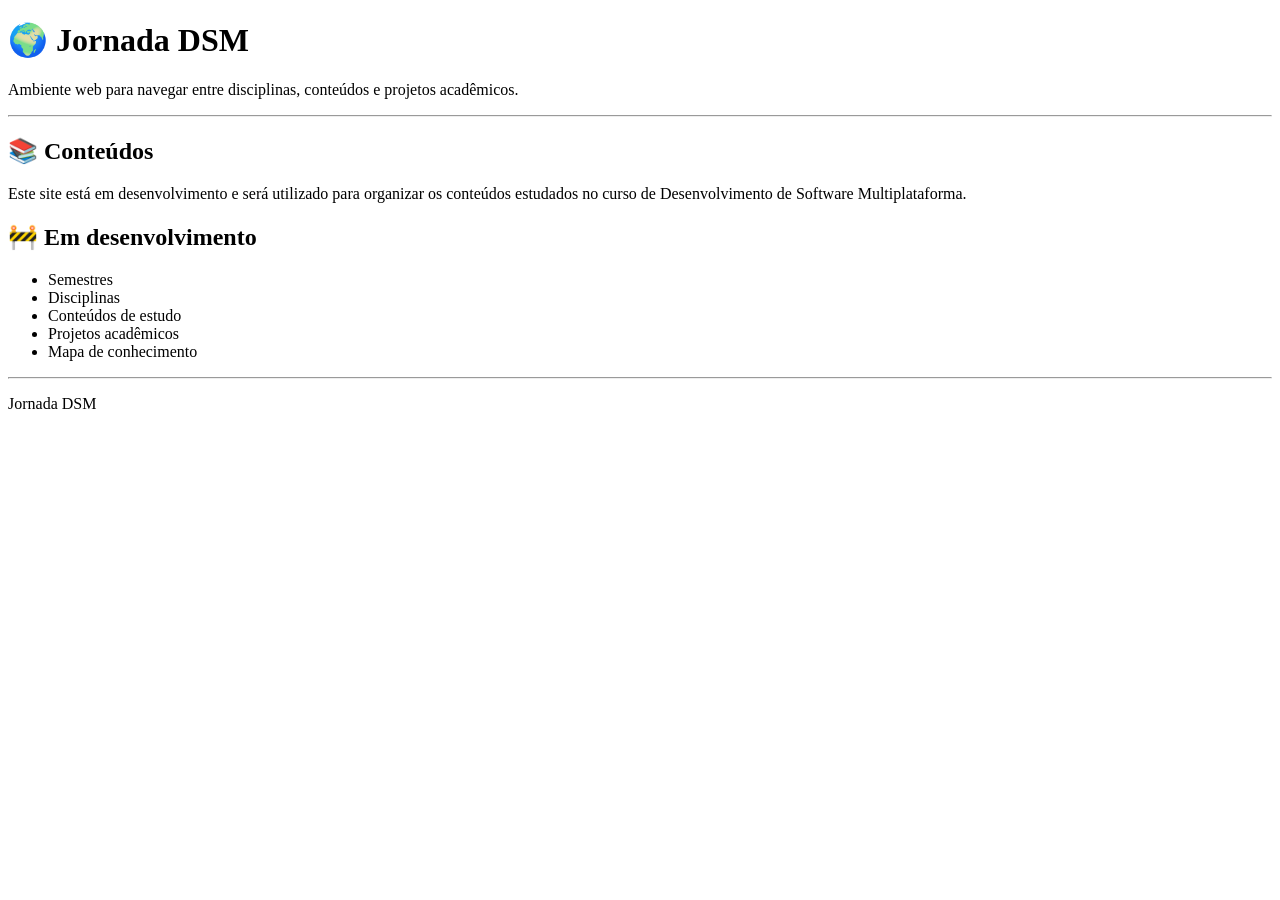
==== index.html @ 4c72c3c2 "Create index.html" ====
<!-- index.html | Página inicial do Site Jornada DSM -->

<!DOCTYPE html>
<html lang="pt-BR">
<head>
    <meta charset="UTF-8">
    <meta name="viewport" content="width=device-width, initial-scale=1.0">

    <title>Jornada DSM</title>
</head>

<body>

    <header>
        <h1>🌍 Jornada DSM</h1>
        <p>Ambiente web para navegar entre disciplinas, conteúdos e projetos acadêmicos.</p>
    </header>

    <hr>

    <main>
        <h2>📚 Conteúdos</h2>

        <p>
            Este site está em desenvolvimento e será utilizado para organizar
            os conteúdos estudados no curso de Desenvolvimento de Software Multiplataforma.
        </p>

        <h2>🚧 Em desenvolvimento</h2>

        <ul>
            <li>Semestres</li>
            <li>Disciplinas</li>
            <li>Conteúdos de estudo</li>
            <li>Projetos acadêmicos</li>
            <li>Mapa de conhecimento</li>
        </ul>
    </main>

    <hr>

    <footer>
        <p>Jornada DSM</p>
    </footer>

</body>
</html>
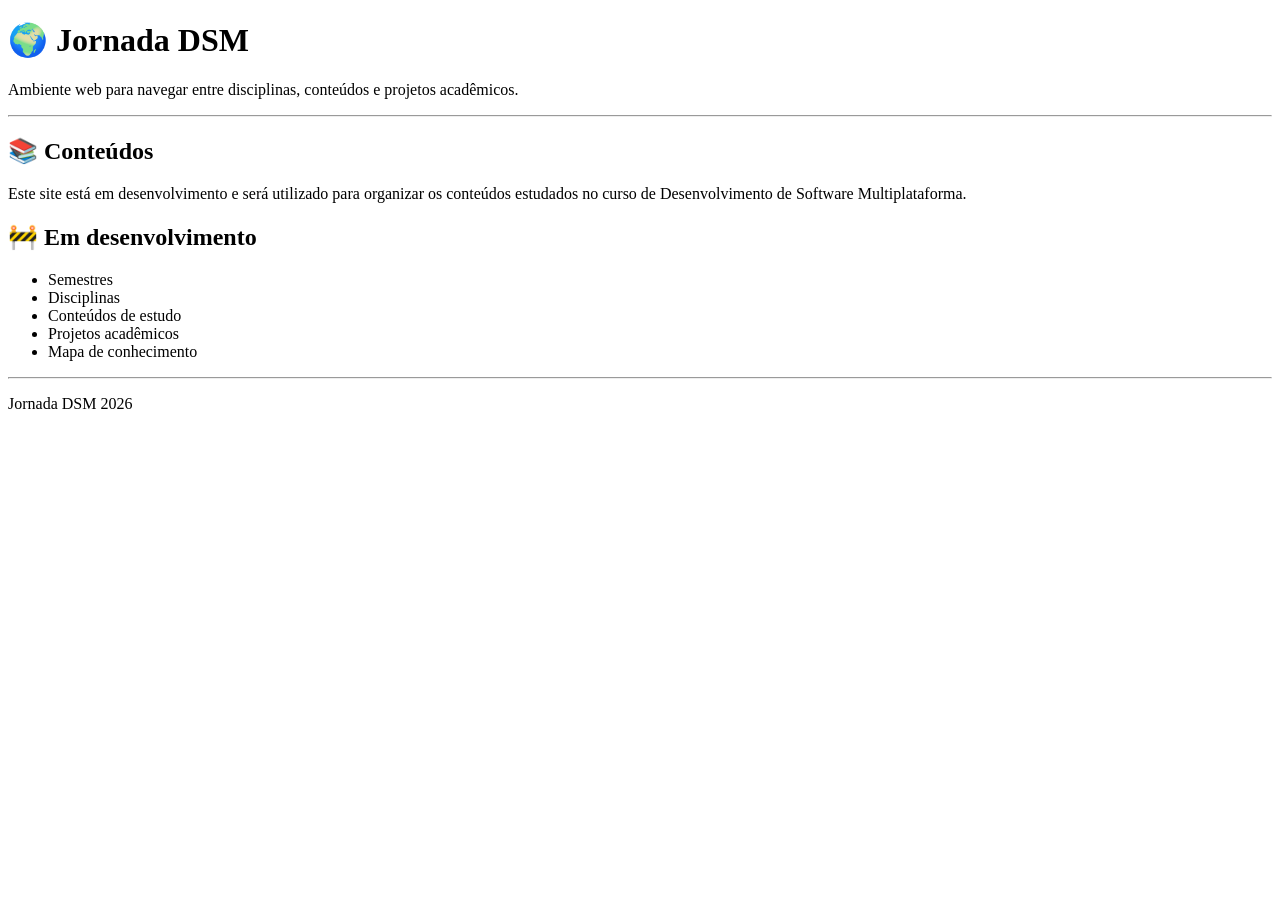
==== commit 53b887b9: "Update index.html" ====
--- a/index.html
+++ b/index.html
@@ -40,7 +40,7 @@
     <hr>
 
     <footer>
-        <p>Jornada DSM</p>
+        <p>Jornada DSM 2026</p>
     </footer>
 
 </body>
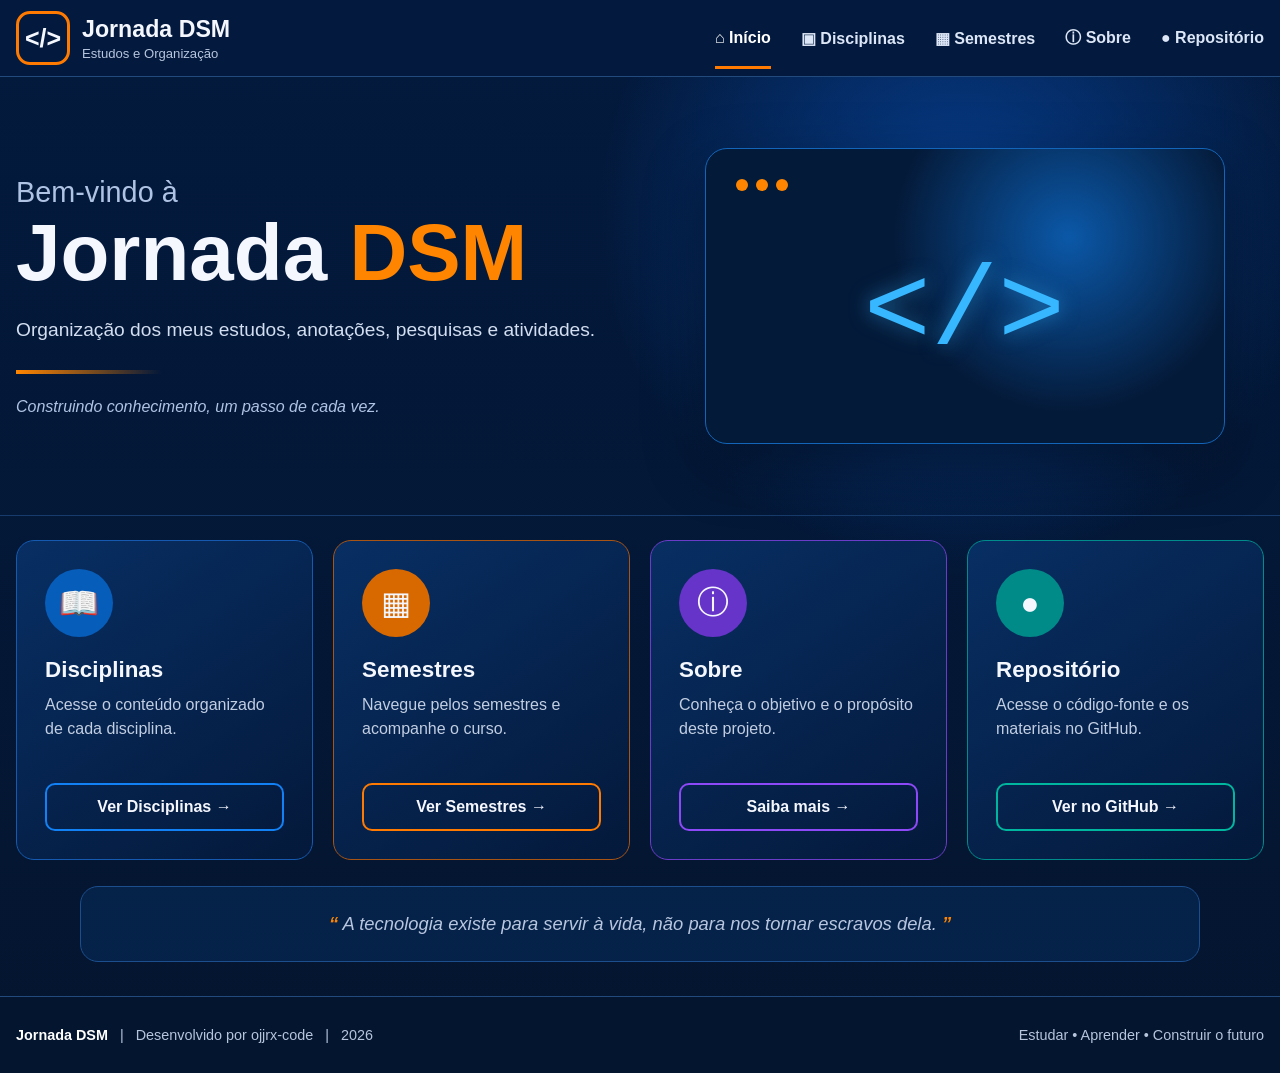
==== commit 4cd4ec50: "Update index.html" ====
--- a/index.html
+++ b/index.html
@@ -1,4 +1,4 @@
-<!-- index.html | Página inicial do Site Jornada DSM -->
+<!-- Arquivo: docs/index.html -->
 
 <!DOCTYPE html>
 <html lang="pt-BR">
@@ -7,40 +7,170 @@
     <meta name="viewport" content="width=device-width, initial-scale=1.0">
 
     <title>Jornada DSM</title>
+
+    <link rel="stylesheet" href="css/style.css">
 </head>
 
 <body>
 
     <header>
-        <h1>🌍 Jornada DSM</h1>
-        <p>Ambiente web para navegar entre disciplinas, conteúdos e projetos acadêmicos.</p>
+        <div class="container topo">
+            <a class="marca" href="index.html">
+                <div class="marca-icone">&lt;/&gt;</div>
+
+                <div>
+                    <h1>Jornada DSM</h1>
+                    <p>Estudos e Organização</p>
+                </div>
+            </a>
+
+            <nav aria-label="Navegação principal">
+                <ul>
+                    <li><a class="ativo" href="index.html" aria-current="page">⌂ Início</a></li>
+                    <li><a href="disciplinas.html">▣ Disciplinas</a></li>
+                    <li><a href="semestres.html">▦ Semestres</a></li>
+                    <li><a href="sobre.html">ⓘ Sobre</a></li>
+                    <li>
+                        <a href="https://github.com/ojjrx-code/jornada-dsm">
+                            ● Repositório
+                        </a>
+                    </li>
+                </ul>
+            </nav>
+        </div>
     </header>
 
-    <hr>
+    <main>
 
-    <main>
-        <h2>📚 Conteúdos</h2>
+        <section class="hero">
+            <div class="container hero-conteudo">
 
-        <p>
-            Este site está em desenvolvimento e será utilizado para organizar
-            os conteúdos estudados no curso de Desenvolvimento de Software Multiplataforma.
-        </p>
+                <div class="hero-texto">
+                    <p class="introducao">Bem-vindo à</p>
 
-        <h2>🚧 Em desenvolvimento</h2>
+                    <h2>
+                        Jornada <span class="destaque">DSM</span>
+                    </h2>
 
-        <ul>
-            <li>Semestres</li>
-            <li>Disciplinas</li>
-            <li>Conteúdos de estudo</li>
-            <li>Projetos acadêmicos</li>
-            <li>Mapa de conhecimento</li>
-        </ul>
+                    <p class="hero-descricao">
+                        Organização dos meus estudos, anotações,
+                        pesquisas e atividades.
+                    </p>
+
+                    <hr class="linha">
+
+                    <p class="hero-frase">
+                        Construindo conhecimento, um passo de cada vez.
+                    </p>
+                </div>
+
+                <div class="hero-visual">
+                    <div class="codigo-visual">
+                        <div class="codigo-topo">
+                            <span></span>
+                            <span></span>
+                            <span></span>
+                        </div>
+
+                        <div class="codigo-simbolo">
+                            &lt;/&gt;
+                        </div>
+                    </div>
+                </div>
+
+            </div>
+        </section>
+
+        <section class="atalhos">
+            <div class="container grade-atalhos">
+
+                <article class="card" id="disciplinas">
+                    <div class="card-icone">📖</div>
+
+                    <h3>Disciplinas</h3>
+
+                    <p>
+                        Acesse o conteúdo organizado de cada disciplina.
+                    </p>
+
+                    <a class="botao" href="disciplinas.html">
+                        Ver Disciplinas →
+                    </a>
+                </article>
+
+                <article class="card" id="semestres">
+                    <div class="card-icone">▦</div>
+
+                    <h3>Semestres</h3>
+
+                    <p>
+                        Navegue pelos semestres e acompanhe o curso.
+                    </p>
+
+                    <a class="botao" href="semestres.html">
+                        Ver Semestres →
+                    </a>
+                </article>
+
+                <article class="card" id="sobre">
+                    <div class="card-icone">ⓘ</div>
+
+                    <h3>Sobre</h3>
+
+                    <p>
+                        Conheça o objetivo e o propósito deste projeto.
+                    </p>
+
+                    <a class="botao" href="sobre.html">
+                        Saiba mais →
+                    </a>
+                </article>
+
+                <article class="card">
+                    <div class="card-icone">●</div>
+
+                    <h3>Repositório</h3>
+
+                    <p>
+                        Acesse o código-fonte e os materiais no GitHub.
+                    </p>
+
+                    <a
+                        class="botao"
+                        href="https://github.com/ojjrx-code/jornada-dsm"
+                    >
+                        Ver no GitHub →
+                    </a>
+                </article>
+
+            </div>
+        </section>
+
+        <section class="citacao">
+            <div class="container">
+                <blockquote>
+                    <strong>“</strong>
+                    A tecnologia existe para servir à vida,
+                    não para nos tornar escravos dela.
+                    <strong>”</strong>
+                </blockquote>
+            </div>
+        </section>
+
     </main>
 
-    <hr>
+    <footer>
+        <div class="container rodape">
+            <p>
+                <span class="rodape-marca">Jornada DSM</span>
+                &nbsp; | &nbsp;
+                Desenvolvido por ojjrx-code
+                &nbsp; | &nbsp;
+                2026
+            </p>
 
-    <footer>
-        <p>Jornada DSM 2026</p>
+            <p>Estudar • Aprender • Construir o futuro</p>
+        </div>
     </footer>
 
 </body>
--- a/css/style.css
+++ b/css/style.css
@@ -0,0 +1,500 @@
+* {
+    box-sizing: border-box;
+    margin: 0;
+    padding: 0;
+}
+
+body {
+    min-height: 100vh;
+    font-family: Arial, Helvetica, sans-serif;
+    color: #F5F7FF;
+    background:
+        radial-gradient(circle at 75% 20%, #063D8C 0%, transparent 28%),
+        linear-gradient(180deg, #031A3E 0%, #04152F 100%);
+}
+
+body.pagina-interna {
+    display: flex;
+    flex-direction: column;
+}
+
+.pagina-interna main {
+    flex: 1;
+}
+
+a {
+    color: inherit;
+    text-decoration: none;
+}
+
+.container {
+    width: min(100% - 32px, 1380px);
+    margin: 0 auto;
+}
+
+header {
+    border-bottom: 1px solid #234A7D;
+    background: #031A3E;
+}
+
+.topo {
+    min-height: 76px;
+    display: flex;
+    align-items: center;
+    justify-content: space-between;
+    gap: 24px;
+}
+
+.marca {
+    display: flex;
+    align-items: center;
+    gap: 12px;
+}
+
+.marca-icone {
+    width: 54px;
+    height: 54px;
+    display: grid;
+    place-items: center;
+    border: 3px solid #FF7A00;
+    border-radius: 14px;
+    font-size: 25px;
+    font-weight: bold;
+}
+
+.marca h1 {
+    font-size: 1.45rem;
+}
+
+.marca p {
+    margin-top: 3px;
+    color: #B7C5DE;
+    font-size: 0.82rem;
+}
+
+nav ul {
+    display: flex;
+    align-items: center;
+    gap: 30px;
+    list-style: none;
+}
+
+nav a {
+    padding: 27px 0 20px;
+    color: #DCE6F6;
+    font-weight: bold;
+    border-bottom: 3px solid transparent;
+}
+
+nav a:hover,
+nav a.ativo {
+    color: #FFFFFF;
+    border-bottom-color: #FF7A00;
+}
+
+.hero {
+    padding: 54px 0;
+    border-bottom: 1px solid #173B6C;
+}
+
+.hero-conteudo {
+    display: grid;
+    grid-template-columns: 1fr 1fr;
+    align-items: center;
+    gap: 50px;
+}
+
+.hero-texto .introducao {
+    margin-bottom: 4px;
+    color: #AFC3E4;
+    font-size: 1.8rem;
+}
+
+.hero-texto h2 {
+    max-width: 600px;
+    font-size: clamp(3rem, 7vw, 5rem);
+    line-height: 1;
+}
+
+.destaque {
+    color: #FF8500;
+}
+
+.hero-descricao {
+    max-width: 580px;
+    margin-top: 22px;
+    color: #D3DEF0;
+    font-size: 1.2rem;
+    line-height: 1.6;
+}
+
+.linha {
+    width: 145px;
+    height: 4px;
+    margin: 24px 0;
+    border: 0;
+    background: linear-gradient(90deg, #FF8500, transparent);
+}
+
+.hero-frase {
+    color: #AFC3E4;
+    font-size: 1rem;
+    font-style: italic;
+}
+
+.hero-visual {
+    min-height: 330px;
+    display: grid;
+    place-items: center;
+}
+
+.codigo-visual {
+    width: min(100%, 520px);
+    padding: 30px;
+    border: 1px solid #1265B8;
+    border-radius: 22px;
+    background:
+        radial-gradient(circle at 70% 30%, #0B58A8 0%, transparent 42%),
+        #041A39;
+    box-shadow: 0 20px 60px rgba(0, 0, 0, 0.35);
+}
+
+.codigo-topo {
+    display: flex;
+    gap: 8px;
+    margin-bottom: 22px;
+}
+
+.codigo-topo span {
+    width: 12px;
+    height: 12px;
+    border-radius: 50%;
+    background: #FF8500;
+}
+
+.codigo-simbolo {
+    display: grid;
+    place-items: center;
+    min-height: 200px;
+    color: #37B7FF;
+    font-family: Consolas, monospace;
+    font-size: clamp(4rem, 9vw, 7rem);
+    text-shadow: 0 0 20px rgba(55, 183, 255, 0.5);
+}
+
+.atalhos {
+    padding: 24px 0 26px;
+}
+
+.grade-atalhos {
+    display: grid;
+    grid-template-columns: repeat(4, 1fr);
+    gap: 20px;
+}
+
+.grade-atalhos .card {
+    min-height: 270px;
+}
+
+.card {
+    padding: 28px;
+    border: 1px solid #155AB0;
+    border-radius: 18px;
+    background: linear-gradient(145deg, rgba(8, 49, 104, 0.9), rgba(4, 25, 59, 0.95));
+}
+
+.card:nth-child(2) {
+    border-color: #A75414;
+}
+
+.card:nth-child(3) {
+    border-color: #6B3CC8;
+}
+
+.card:nth-child(4) {
+    border-color: #008C8B;
+}
+
+.card-icone {
+    width: 68px;
+    height: 68px;
+    display: grid;
+    place-items: center;
+    margin-bottom: 20px;
+    border-radius: 50%;
+    background: #075DBA;
+    font-size: 2rem;
+}
+
+.card:nth-child(2) .card-icone {
+    background: #D86800;
+}
+
+.card:nth-child(3) .card-icone {
+    background: #6634C8;
+}
+
+.card:nth-child(4) .card-icone {
+    background: #008B88;
+}
+
+.card h3 {
+    margin-bottom: 10px;
+    font-size: 1.4rem;
+}
+
+.card p {
+    color: #C2CEE2;
+    line-height: 1.5;
+}
+
+.grade-atalhos .card p {
+    min-height: 72px;
+}
+
+.botao {
+    display: block;
+    margin-top: 18px;
+    padding: 13px 18px;
+    border: 2px solid #1381F6;
+    border-radius: 10px;
+    text-align: center;
+    font-weight: bold;
+}
+
+.card:nth-child(2) .botao {
+    border-color: #FF7A00;
+}
+
+.card:nth-child(3) .botao {
+    border-color: #8D49F7;
+}
+
+.card:nth-child(4) .botao {
+    border-color: #00B69E;
+}
+
+.botao:hover {
+    background: rgba(255, 255, 255, 0.07);
+}
+
+.citacao {
+    padding: 0 0 34px;
+}
+
+blockquote {
+    max-width: 1120px;
+    margin: 0 auto;
+    padding: 26px 30px;
+    border: 1px solid #1C4E8D;
+    border-radius: 18px;
+    color: #B8C6DF;
+    background: rgba(7, 40, 87, 0.65);
+    text-align: center;
+    font-size: 1.15rem;
+    font-style: italic;
+}
+
+blockquote strong {
+    color: #FF8500;
+}
+
+.hero-pagina .hero-descricao {
+    max-width: 760px;
+}
+
+.hero-pagina .linha {
+    margin-bottom: 0;
+}
+
+.conteudo-pagina {
+    padding: 32px 0 48px;
+}
+
+.conteudo-pagina + .conteudo-pagina {
+    padding-top: 0;
+}
+
+.secao-cabecalho {
+    max-width: 760px;
+    margin-bottom: 24px;
+}
+
+.secao-cabecalho h2 {
+    margin-bottom: 10px;
+    font-size: clamp(1.8rem, 4vw, 2.4rem);
+}
+
+.secao-cabecalho > p:last-child {
+    color: #C2CEE2;
+    line-height: 1.6;
+}
+
+.secao-etiqueta {
+    margin-bottom: 6px;
+    color: #FF8500;
+    font-size: 0.85rem;
+    font-weight: bold;
+    letter-spacing: 0.08em;
+    text-transform: uppercase;
+}
+
+.grade-conteudo {
+    display: grid;
+    grid-template-columns: repeat(auto-fit, minmax(min(100%, 280px), 1fr));
+    gap: 20px;
+}
+
+.grade-conteudo-reduzida {
+    max-width: 680px;
+}
+
+.card-conteudo {
+    display: flex;
+    flex-direction: column;
+}
+
+.card-icone-codigo {
+    font-family: Consolas, monospace;
+    font-size: 1.45rem;
+    font-weight: bold;
+}
+
+.lista-conteudos {
+    margin-top: auto;
+    list-style: none;
+}
+
+.card-semestre .botao + .botao {
+    margin-top: 10px;
+}
+
+.nota-expansao {
+    max-width: 680px;
+    margin-top: 18px;
+    color: #AFC3E4;
+    line-height: 1.6;
+}
+
+.sobre-conteudo {
+    max-width: 900px;
+}
+
+.sobre-conteudo .botao {
+    min-width: 220px;
+    align-self: flex-start;
+}
+
+footer {
+    border-top: 1px solid #234A7D;
+    background: #03152F;
+}
+
+.rodape {
+    min-height: 76px;
+    display: flex;
+    align-items: center;
+    justify-content: space-between;
+    gap: 20px;
+    color: #B6C4DC;
+    font-size: 0.9rem;
+}
+
+.rodape-marca {
+    color: #FFFFFF;
+    font-weight: bold;
+}
+
+@media (max-width: 900px) {
+    .topo {
+        padding: 16px 0;
+        flex-direction: column;
+        align-items: flex-start;
+    }
+
+    nav {
+        width: 100%;
+        overflow-x: auto;
+    }
+
+    nav ul {
+        width: max-content;
+        gap: 22px;
+    }
+
+    nav a {
+        display: block;
+        padding: 10px 0;
+    }
+
+    .hero {
+        padding: 38px 0;
+    }
+
+    .hero-conteudo {
+        grid-template-columns: 1fr;
+    }
+
+    .hero-texto .introducao {
+        font-size: 1.35rem;
+    }
+
+    .hero-visual {
+        min-height: auto;
+    }
+
+    .grade-atalhos {
+        grid-template-columns: repeat(2, 1fr);
+    }
+}
+
+@media (max-width: 600px) {
+    .container {
+        width: min(100% - 24px, 1380px);
+    }
+
+    .marca-icone {
+        width: 46px;
+        height: 46px;
+    }
+
+    .marca h1 {
+        font-size: 1.15rem;
+    }
+
+    .hero-texto h2 {
+        font-size: 3rem;
+    }
+
+    .hero-descricao {
+        font-size: 1rem;
+    }
+
+    .codigo-visual {
+        padding: 20px;
+    }
+
+    .grade-atalhos {
+        grid-template-columns: 1fr;
+    }
+
+    .grade-atalhos .card,
+    .grade-atalhos .card p {
+        min-height: auto;
+    }
+
+    .conteudo-pagina {
+        padding: 24px 0 38px;
+    }
+
+    .sobre-conteudo .botao {
+        min-width: 0;
+        align-self: stretch;
+    }
+
+    .rodape {
+        padding: 20px 0;
+        flex-direction: column;
+        align-items: flex-start;
+    }
+}
